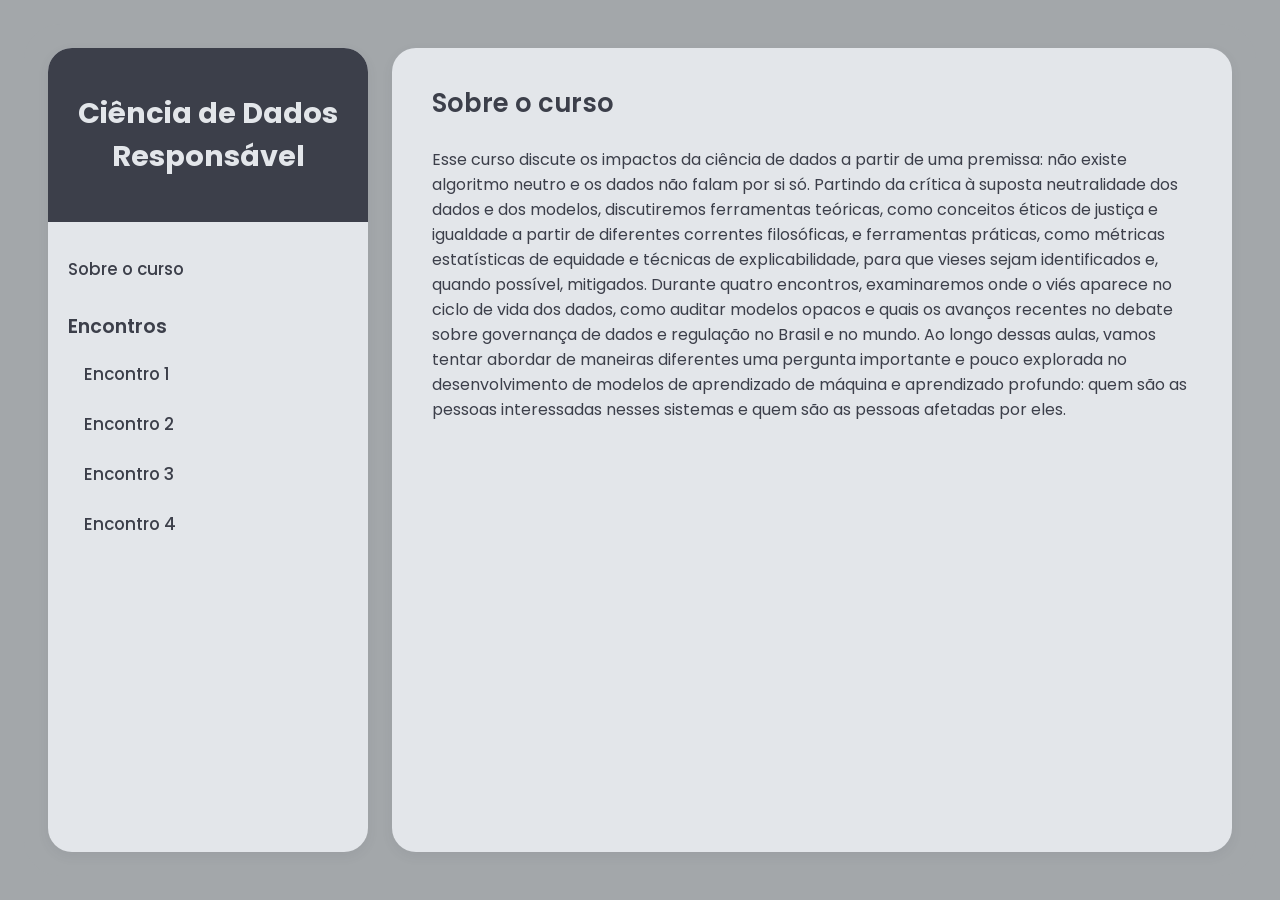
==== docs/index.html @ d78075f1 "site inicial" ====
<!DOCTYPE html>
<html lang="pt-BR">
    <head>
        <meta charset="UTF-8">
        <meta name="viewport" content="width=device-width, initial-scale=1">
        <title>ciência de dados responsável</title>
        <link href="css/style.css" rel="stylesheet">

        <link rel="preconnect" href="https://fonts.googleapis.com">
        <link rel="preconnect" href="https://fonts.gstatic.com" crossorigin>
        <link href="https://fonts.googleapis.com/css2?family=Poppins:wght@400;500;600;700;800&family=Inter:wght@400;700&display=swap" rel="stylesheet">
        <link rel="stylesheet" href="style.css" />
    </head>
    <body>

        <!-- Master Outer Frame -->
        <div class="outer-frame">

            <!-- Left Column: Navigation / Sidebar -->
            <aside class="sidebar">
            <h1 class="course-title">Ciência de Dados<br>Responsável</h1>

            <nav class="nav-group">
                <button class="nav-item" data-id="sobre">Sobre o curso</button>

                <h2 class="nav-heading">Encontros</h2>
                <ul class="nav-list">
                <li><button class="nav-item" data-id="encontro-1">Encontro 1</button></li>
                <li><button class="nav-item" data-id="encontro-2">Encontro 2</button></li>
                <li><button class="nav-item" data-id="encontro-3">Encontro 3</button></li>
                <li><button class="nav-item" data-id="encontro-4">Encontro 4</button></li>
                </ul>
            </nav>
            </aside>

            <!-- Right Column: Content Display -->
            <main class="content-panel" id="content-panel">
            <!-- Injected dynamically by script.js -->
            </main>

        </div>

        <script src="script.js"></script>
    </body>
</html>
---- docs/style.css ----
/* --- Global Resets & Font Setup --- */
* {
  margin: 0;
  padding: 0;
  box-sizing: border-box;
}

body {
  font-family: 'Poppins', sans-serif;
  background-color: #a3a7aa;
  color: #3c3f4a;
  min-height: 100vh;
  display: flex;
  align-items: center;
  justify-content: center;
  padding: 24px;
}

/* --- Layout Structure --- */

/* 1. Contêiner externo (fundo #8c8f91, sem bordas) */
.outer-frame {
  width: 100%;
  height: calc(100vh - 48px);
  border: none;
  border-radius: 36px;
  padding: 24px;
  display: flex;
  gap: 24px;
  background-color: #a3a7aa;
}

/* 2. Coluna esquerda (Menu Lateral / Painel interno) */
.sidebar {
  flex: 0 0 320px;
  border: none;
  border-radius: 24px;
  padding: 0;
  display: flex;
  flex-direction: column;
  background-color: #e3e6ea;
  box-shadow: 0 4px 12px rgba(60, 63, 74, 0.08);
  overflow: hidden; /* Mantém os cantos superiores do título alinhados ao container */
}

/* 3. Coluna direita (Painel principal de conteúdo) */
.content-panel {
  flex: 1;
  border: none;
  border-radius: 24px;
  padding: 36px 40px;
  overflow-y: auto;
  background-color: #e3e6ea;
  box-shadow: 0 4px 12px rgba(60, 63, 74, 0.08);
}

/* --- Typography & Elements --- */

/* Bloco do título: mais longo verticalmente, Poppins Extra Bold e base reta */
.course-title {
  width: 100%;
  font-family: 'Poppins', sans-serif;
  font-size: 1.8rem;
  font-weight: 700; 
  line-height: 1.5;
  background-color: #3c3f4a;
  color: #e3e6ea;
  padding: 44px 20px; /* Mais longo no sentido vertical */
  margin: 0 0 24px 0;
  border-radius: 0;   /* Base totalmente reta */
  text-align: center;
}

.nav-group {
  width: 100%;
}

.nav-heading {
  font-size: 1.2rem;
  font-weight: 600;
  color: #3c3f4a;
  margin: 20px 0 10px 0;
  padding-left: 20px;
}

.nav-list {
  list-style: none;
  display: flex;
  flex-direction: column;
  gap: 4px;
  width: 100%;
}

/* Botões de navegação: sem bordas arredondadas */
.nav-item {
  width: 100%;
  display: block;
  background: none;
  border: none;
  font-family: 'Poppins', sans-serif;
  font-size: 1.05rem;
  font-weight: 500;
  color: #3c3f4a;
  cursor: pointer;
  text-align: left;
  padding: 10px 20px;
  border-radius: 0; /* Reto, sem cantos arredondados */
  transition: all 0.2s ease;
}

/* Itens da lista de encontros: recuo extra para efeito aninhado */
.nav-list .nav-item {
  padding-left: 36px;
}

/* Destaque ao passar o mouse ou se estiver selecionado */
.nav-item:hover,
.nav-item.active {
  background-color: #b19cb9;
  color: #e3e6ea;
}

.nav-item.active {
  font-weight: 600;
}

/* --- Content Area Specific Styles --- */
.content-panel h2 {
  font-size: 1.6rem;
  font-weight: 600;
  color: #3c3f4a;
  margin-bottom: 24px;
}

.content-section {
  display: flex;
  flex-direction: column;
  gap: 16px;
}

/* Lista com bolinhas para slides e notebook */
.topics-list {
  list-style-type: disc; /* Bolinha padrão preenchida */
  padding-left: 22px;
  display: flex;
  flex-direction: column;
  gap: 8px;
}

.content-link {
  font-size: 1.1rem;
  color: #3c3f4a;
  text-decoration: none;
  display: inline-block;
  transition: color 0.2s ease;
}

.content-link:hover {
  text-decoration: underline;
}

.content-block h3 {
  font-size: 1.1rem;
  font-weight: 600;
  color: #3c3f4a;
  margin-bottom: 6px;
}

.content-block ul {
  list-style-type: "- ";
  padding-left: 20px;
}

.content-block li {
  font-size: 1rem;
  color: #3c3f4a;
  margin-bottom: 4px;
}

/* --- Responsive Breakpoint --- */
@media (max-width: 768px) {
  .outer-frame {
    flex-direction: column;
    height: auto;
    min-height: auto;
    padding: 12px;
  }

  .sidebar {
    flex: none;
    width: 100%;
  }
}
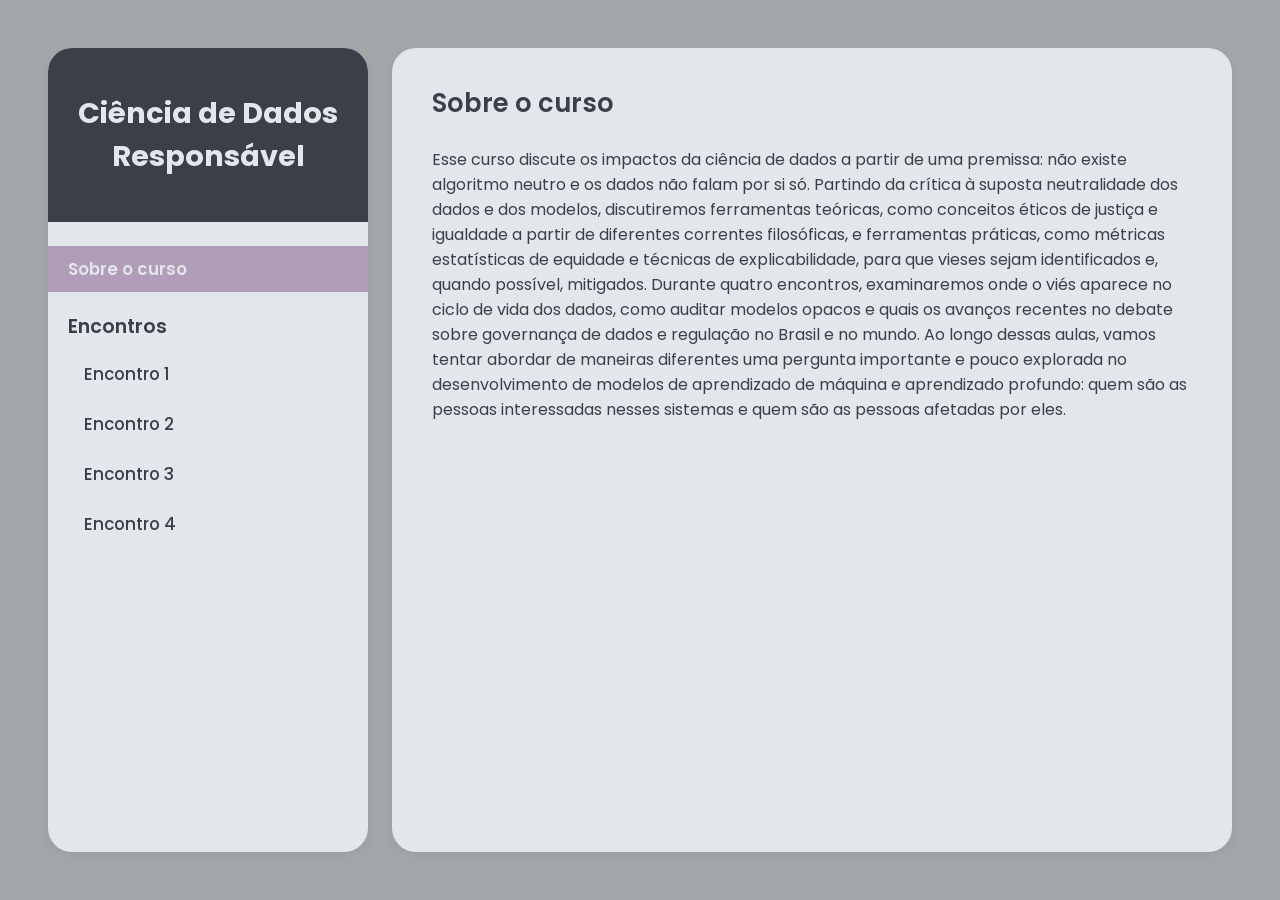
==== commit 3c7aa0db: "remove .js, adiciona .html pra cada encontro" ====
--- a/docs/index.html
+++ b/docs/index.html
@@ -4,42 +4,48 @@
         <meta charset="UTF-8">
         <meta name="viewport" content="width=device-width, initial-scale=1">
         <title>ciência de dados responsável</title>
-        <link href="css/style.css" rel="stylesheet">
 
         <link rel="preconnect" href="https://fonts.googleapis.com">
         <link rel="preconnect" href="https://fonts.gstatic.com" crossorigin>
         <link href="https://fonts.googleapis.com/css2?family=Poppins:wght@400;500;600;700;800&family=Inter:wght@400;700&display=swap" rel="stylesheet">
-        <link rel="stylesheet" href="style.css" />
+        <link rel="stylesheet" href="style.css">
     </head>
     <body>
+        <div class="outer-frame">
+            <aside class="sidebar">
+                <h1 class="course-title">Ciência de Dados<br>Responsável</h1>
 
-        <!-- Master Outer Frame -->
-        <div class="outer-frame">
+                <nav class="nav-group">
+                    <a class="nav-item active" href="index.html">Sobre o curso</a>
 
-            <!-- Left Column: Navigation / Sidebar -->
-            <aside class="sidebar">
-            <h1 class="course-title">Ciência de Dados<br>Responsável</h1>
-
-            <nav class="nav-group">
-                <button class="nav-item" data-id="sobre">Sobre o curso</button>
-
-                <h2 class="nav-heading">Encontros</h2>
-                <ul class="nav-list">
-                <li><button class="nav-item" data-id="encontro-1">Encontro 1</button></li>
-                <li><button class="nav-item" data-id="encontro-2">Encontro 2</button></li>
-                <li><button class="nav-item" data-id="encontro-3">Encontro 3</button></li>
-                <li><button class="nav-item" data-id="encontro-4">Encontro 4</button></li>
-                </ul>
-            </nav>
+                    <h2 class="nav-heading">Encontros</h2>
+                    <ul class="nav-list">
+                        <li><a class="nav-item" href="encontro_1.html">Encontro 1</a></li>
+                        <li><a class="nav-item" href="encontro_2.html">Encontro 2</a></li>
+                        <li><a class="nav-item" href="encontro_3.html">Encontro 3</a></li>
+                        <li><a class="nav-item" href="encontro_4.html">Encontro 4</a></li>
+                    </ul>
+                </nav>
             </aside>
 
-            <!-- Right Column: Content Display -->
-            <main class="content-panel" id="content-panel">
-            <!-- Injected dynamically by script.js -->
+            <main class="content-panel">
+                <h2>Sobre o curso</h2>
+                <div class="content-section">
+                    <p>Esse curso discute os impactos da ciência de dados a partir de uma premissa:
+                    não existe algoritmo neutro e os dados não falam por si só. Partindo da crítica
+                    à suposta neutralidade dos dados e dos modelos, discutiremos ferramentas
+                    teóricas, como conceitos éticos de justiça e igualdade a partir de diferentes
+                    correntes filosóficas, e ferramentas práticas, como métricas estatísticas de
+                    equidade e técnicas de explicabilidade, para que vieses sejam identificados e,
+                    quando possível, mitigados. Durante quatro encontros, examinaremos onde o viés
+                    aparece no ciclo de vida dos dados, como auditar modelos opacos e quais os
+                    avanços recentes no debate sobre governança de dados e regulação no Brasil e no
+                    mundo. Ao longo dessas aulas, vamos tentar abordar de maneiras diferentes uma
+                    pergunta importante e pouco explorada no desenvolvimento de modelos de
+                    aprendizado de máquina e aprendizado profundo: quem são as pessoas interessadas
+                    nesses sistemas e quem são as pessoas afetadas por eles.</p>
+                </div>
             </main>
-
         </div>
-
-        <script src="script.js"></script>
     </body>
 </html>
--- a/docs/style.css
+++ b/docs/style.css
@@ -18,7 +18,7 @@
 
 /* --- Layout Structure --- */
 
-/* 1. Contêiner externo (fundo #8c8f91, sem bordas) */
+/* 1. Contêiner externo */
 .outer-frame {
   width: 100%;
   height: calc(100vh - 48px);
@@ -40,7 +40,7 @@
   flex-direction: column;
   background-color: #e3e6ea;
   box-shadow: 0 4px 12px rgba(60, 63, 74, 0.08);
-  overflow: hidden; /* Mantém os cantos superiores do título alinhados ao container */
+  overflow: hidden; 
 }
 
 /* 3. Coluna direita (Painel principal de conteúdo) */
@@ -56,7 +56,7 @@
 
 /* --- Typography & Elements --- */
 
-/* Bloco do título: mais longo verticalmente, Poppins Extra Bold e base reta */
+/* Bloco do título */
 .course-title {
   width: 100%;
   font-family: 'Poppins', sans-serif;
@@ -65,9 +65,9 @@
   line-height: 1.5;
   background-color: #3c3f4a;
   color: #e3e6ea;
-  padding: 44px 20px; /* Mais longo no sentido vertical */
+  padding: 44px 20px; 
   margin: 0 0 24px 0;
-  border-radius: 0;   /* Base totalmente reta */
+  border-radius: 0;  
   text-align: center;
 }
 
@@ -91,7 +91,7 @@
   width: 100%;
 }
 
-/* Botões de navegação: sem bordas arredondadas */
+/* Links de navegação */
 .nav-item {
   width: 100%;
   display: block;
@@ -103,12 +103,13 @@
   color: #3c3f4a;
   cursor: pointer;
   text-align: left;
+  text-decoration: none;
   padding: 10px 20px;
-  border-radius: 0; /* Reto, sem cantos arredondados */
+  border-radius: 0; 
   transition: all 0.2s ease;
 }
 
-/* Itens da lista de encontros: recuo extra para efeito aninhado */
+/* Itens da lista de encontros */
 .nav-list .nav-item {
   padding-left: 36px;
 }
@@ -140,7 +141,7 @@
 
 /* Lista com bolinhas para slides e notebook */
 .topics-list {
-  list-style-type: disc; /* Bolinha padrão preenchida */
+  list-style-type: disc; 
   padding-left: 22px;
   display: flex;
   flex-direction: column;
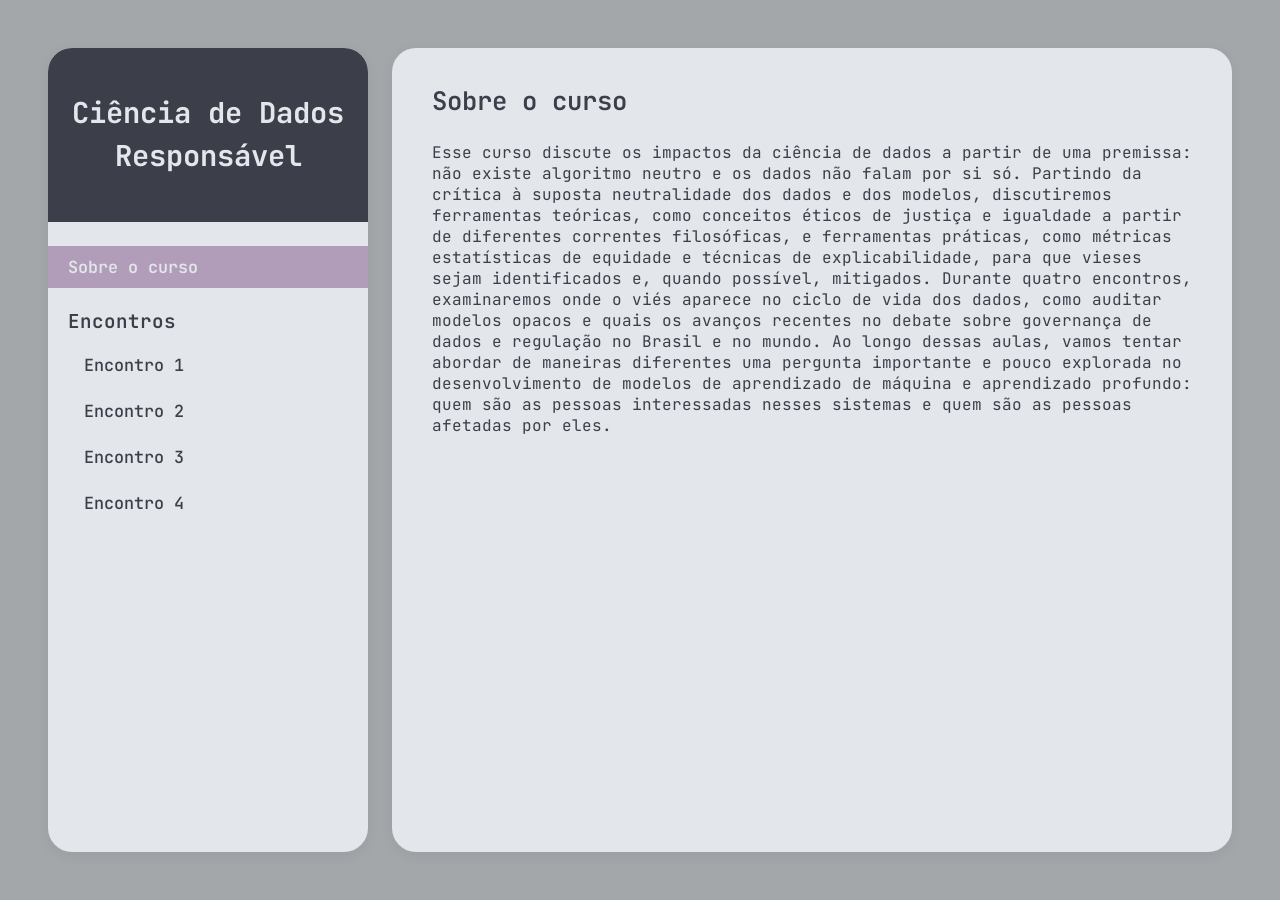
==== commit 3c86de16: "muda fonte pra monospace" ====
--- a/docs/index.html
+++ b/docs/index.html
@@ -7,7 +7,7 @@
 
         <link rel="preconnect" href="https://fonts.googleapis.com">
         <link rel="preconnect" href="https://fonts.gstatic.com" crossorigin>
-        <link href="https://fonts.googleapis.com/css2?family=Poppins:wght@400;500;600;700;800&family=Inter:wght@400;700&display=swap" rel="stylesheet">
+        <link href="https://fonts.googleapis.com/css2?family=JetBrains+Mono:wght@400;500;600;700&display=swap" rel="stylesheet">
         <link rel="stylesheet" href="style.css">
     </head>
     <body>
--- a/docs/style.css
+++ b/docs/style.css
@@ -6,7 +6,7 @@
 }
 
 body {
-  font-family: 'Poppins', sans-serif;
+  font-family: 'JetBrains Mono', monospace;
   background-color: #a3a7aa;
   color: #3c3f4a;
   min-height: 100vh;
@@ -59,7 +59,7 @@
 /* Bloco do título */
 .course-title {
   width: 100%;
-  font-family: 'Poppins', sans-serif;
+  font-family: 'JetBrains Mono', monospace;
   font-size: 1.8rem;
   font-weight: 700; 
   line-height: 1.5;
@@ -97,7 +97,7 @@
   display: block;
   background: none;
   border: none;
-  font-family: 'Poppins', sans-serif;
+  font-family: 'JetBrains Mono', monospace;
   font-size: 1.05rem;
   font-weight: 500;
   color: #3c3f4a;
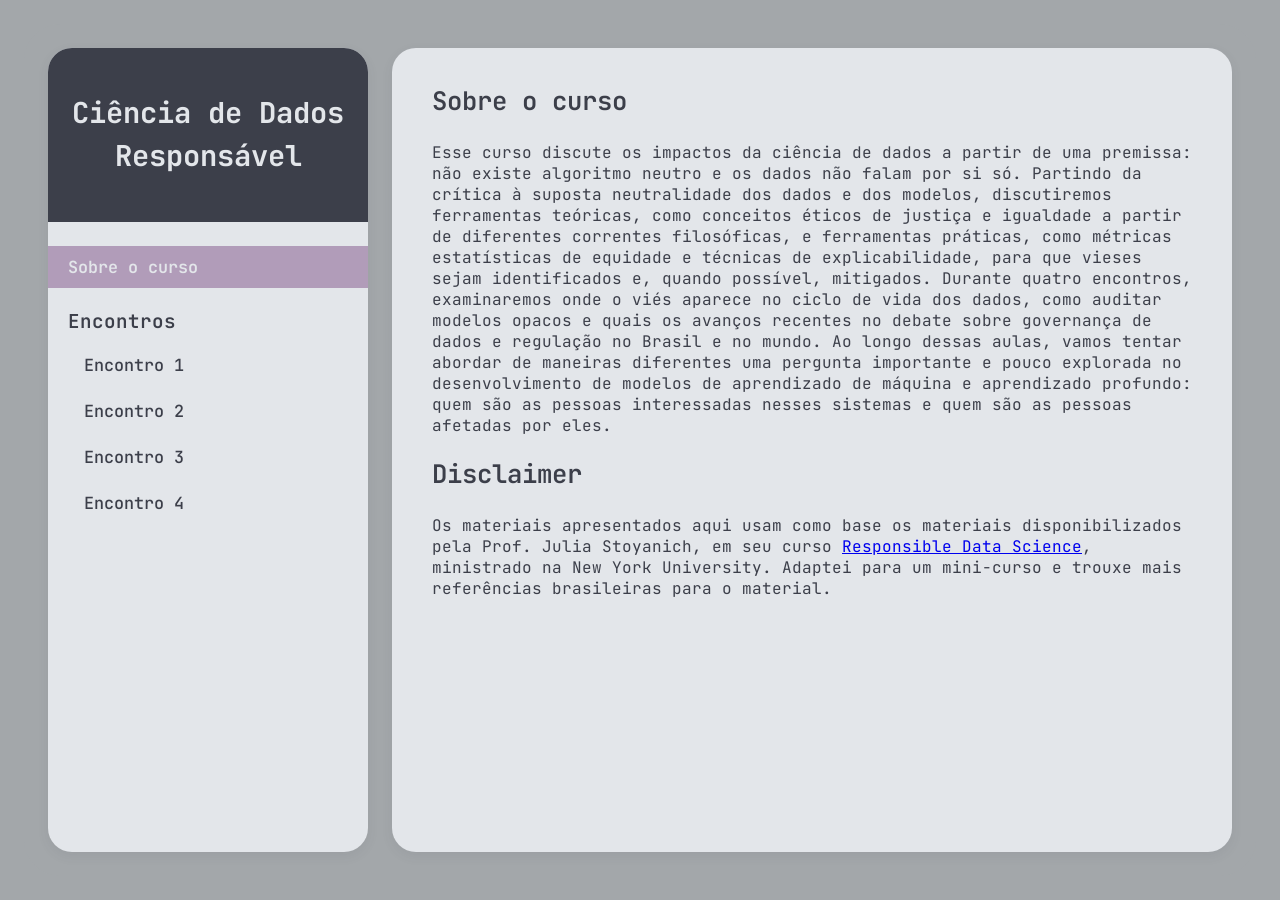
==== commit 7f204267: "refs" ====
--- a/docs/index.html
+++ b/docs/index.html
@@ -45,6 +45,17 @@
                     aprendizado de máquina e aprendizado profundo: quem são as pessoas interessadas
                     nesses sistemas e quem são as pessoas afetadas por eles.</p>
                 </div>
+
+                <br>
+                <h2>Disclaimer</h2>
+                <div>
+                    Os materiais apresentados aqui usam como base os materiais
+                    disponibilizados pela Prof. Julia Stoyanich, em seu curso
+                    <a href="https://dataresponsibly.github.io/rds24/">Responsible
+                    Data Science</a>, ministrado na New York University.
+                Adaptei para um mini-curso e trouxe mais referências
+                brasileiras para o material.
+                </div>
             </main>
         </div>
     </body>
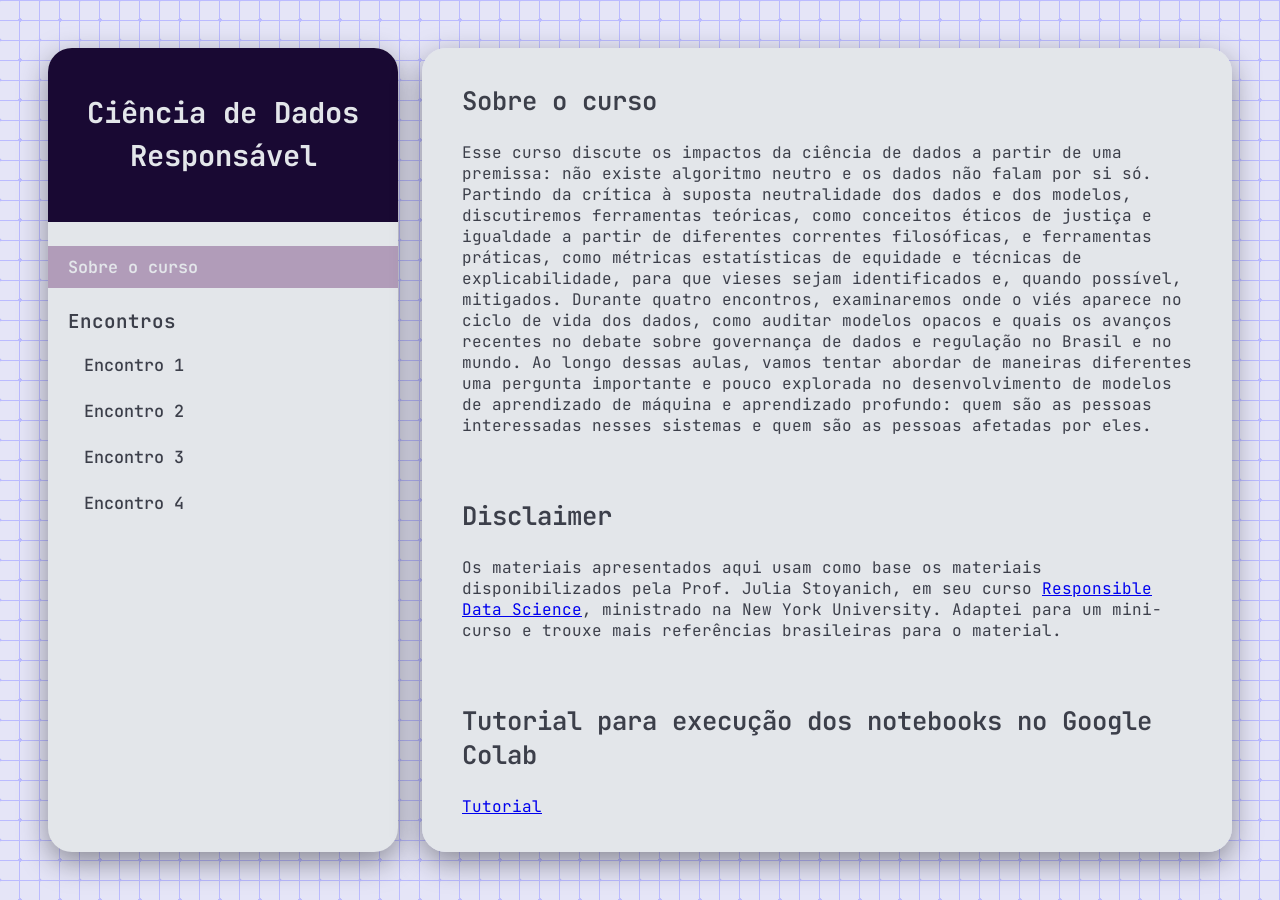
==== commit 33498b31: "adicao do tutorial no site e celulas para importar dados no notebook" ====
--- a/docs/index.html
+++ b/docs/index.html
@@ -47,6 +47,8 @@
                 </div>
 
                 <br>
+                <br>
+                <br>
                 <h2>Disclaimer</h2>
                 <div>
                     Os materiais apresentados aqui usam como base os materiais
@@ -56,6 +58,16 @@
                 Adaptei para um mini-curso e trouxe mais referências
                 brasileiras para o material.
                 </div>
+
+                <br>
+                <br>
+                <br>
+                <h2>Tutorial para execução dos notebooks no Google Colab</h2>
+                <div>
+                    <a href="https://docs.google.com/document/d/1VNYJuTmPUVwE5DVvTSEFmRudLaHjccaS_stYwEObOVs/edit?usp=sharing">Tutorial</a>
+                <div>
+
+
             </main>
         </div>
     </body>
--- a/docs/style.css
+++ b/docs/style.css
@@ -5,9 +5,14 @@
   box-sizing: border-box;
 }
 
+
 body {
   font-family: 'JetBrains Mono', monospace;
-  background-color: #a3a7aa;
+  background-color: #E5E5F7;
+  /* fundo quadriculado  */
+  background-image:  repeating-linear-gradient(0deg, transparent, transparent 19px, #bbbbff 19px, #bbbbff 20px, transparent 20px, transparent 39px, #bbbbff 39px, #bbbbff 40px), repeating-linear-gradient(90deg, transparent, transparent 19px, #bbbbff 19px, #bbbbff 20px, transparent 20px, transparent 39px, #bbbbff 39px, #bbbbff 40px), radial-gradient(circle at 20px 20px, #bbbbff 1.6px, transparent 2.1px), radial-gradient(circle at 0px 0px, #bbbbff 1.2px, transparent 1.7px), radial-gradient(circle at 40px 0px, #bbbbff 1.2px, transparent 1.7px), radial-gradient(circle at 0px 40px, #bbbbff 1.2px, transparent 1.7px), radial-gradient(circle at 40px 40px, #bbbbff 1.2px, transparent 1.7px);
+  background-size: 40px 40px;
+  background-attachment: fixed;
   color: #3c3f4a;
   min-height: 100vh;
   display: flex;
@@ -16,6 +21,8 @@
   padding: 24px;
 }
 
+
+
 /* --- Layout Structure --- */
 
 /* 1. Contêiner externo */
@@ -27,19 +34,19 @@
   padding: 24px;
   display: flex;
   gap: 24px;
-  background-color: #a3a7aa;
+  background-color: transparent;
 }
 
 /* 2. Coluna esquerda (Menu Lateral / Painel interno) */
 .sidebar {
-  flex: 0 0 320px;
+  flex: 0 0 350px;
   border: none;
   border-radius: 24px;
   padding: 0;
   display: flex;
   flex-direction: column;
   background-color: #e3e6ea;
-  box-shadow: 0 4px 12px rgba(60, 63, 74, 0.08);
+  box-shadow: 0 10px 30px rgba(0, 0, 0, 0.4);
   overflow: hidden; 
 }
 
@@ -51,7 +58,7 @@
   padding: 36px 40px;
   overflow-y: auto;
   background-color: #e3e6ea;
-  box-shadow: 0 4px 12px rgba(60, 63, 74, 0.08);
+  box-shadow: 0 10px 30px rgba(0, 0, 0, 0.4);
 }
 
 /* --- Typography & Elements --- */
@@ -63,7 +70,7 @@
   font-size: 1.8rem;
   font-weight: 700; 
   line-height: 1.5;
-  background-color: #3c3f4a;
+  background-color: #190933;
   color: #e3e6ea;
   padding: 44px 20px; 
   margin: 0 0 24px 0;
@@ -191,4 +198,4 @@
     flex: none;
     width: 100%;
   }
-}+}
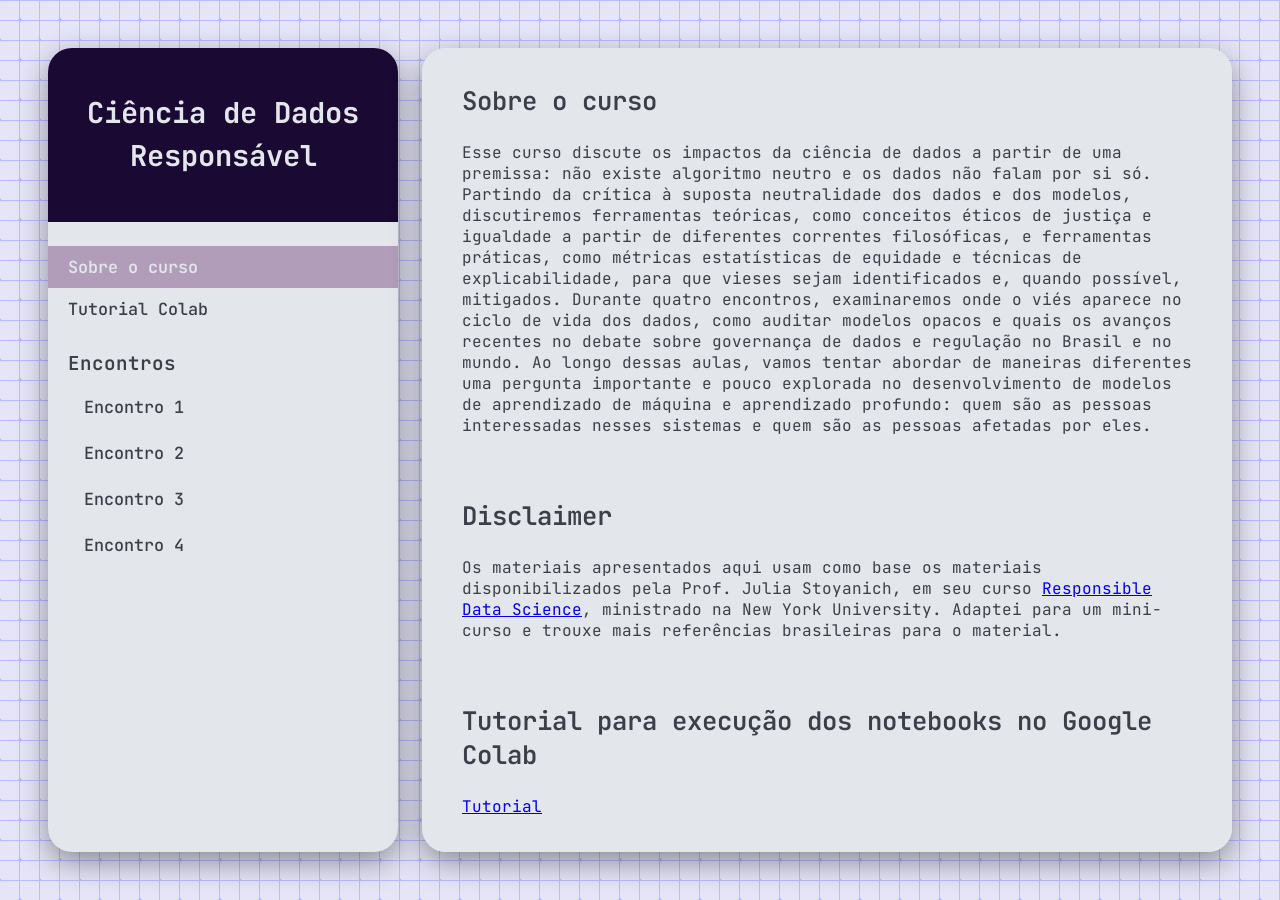
==== commit f2a332f5: "add tutorial como uma pagina no site do curso" ====
--- a/docs/index.html
+++ b/docs/index.html
@@ -17,6 +17,7 @@
 
                 <nav class="nav-group">
                     <a class="nav-item active" href="index.html">Sobre o curso</a>
+                    <a class="nav-item" href="tutorial_colab.html">Tutorial Colab</a>
 
                     <h2 class="nav-heading">Encontros</h2>
                     <ul class="nav-list">
--- a/docs/style.css
+++ b/docs/style.css
@@ -185,6 +185,16 @@
   margin-bottom: 4px;
 }
 
+.content-img {
+  max-width: 50%;       
+  height: auto;          
+  display: block;        
+  margin: 20px auto;        
+  border-radius: 12px;   
+  border: 1px solid rgba(0, 0, 0, 0.1); 
+  box-shadow: 0 4px 12px rgba(0, 0, 0, 0.1); 
+}
+
 /* --- Responsive Breakpoint --- */
 @media (max-width: 768px) {
   .outer-frame {
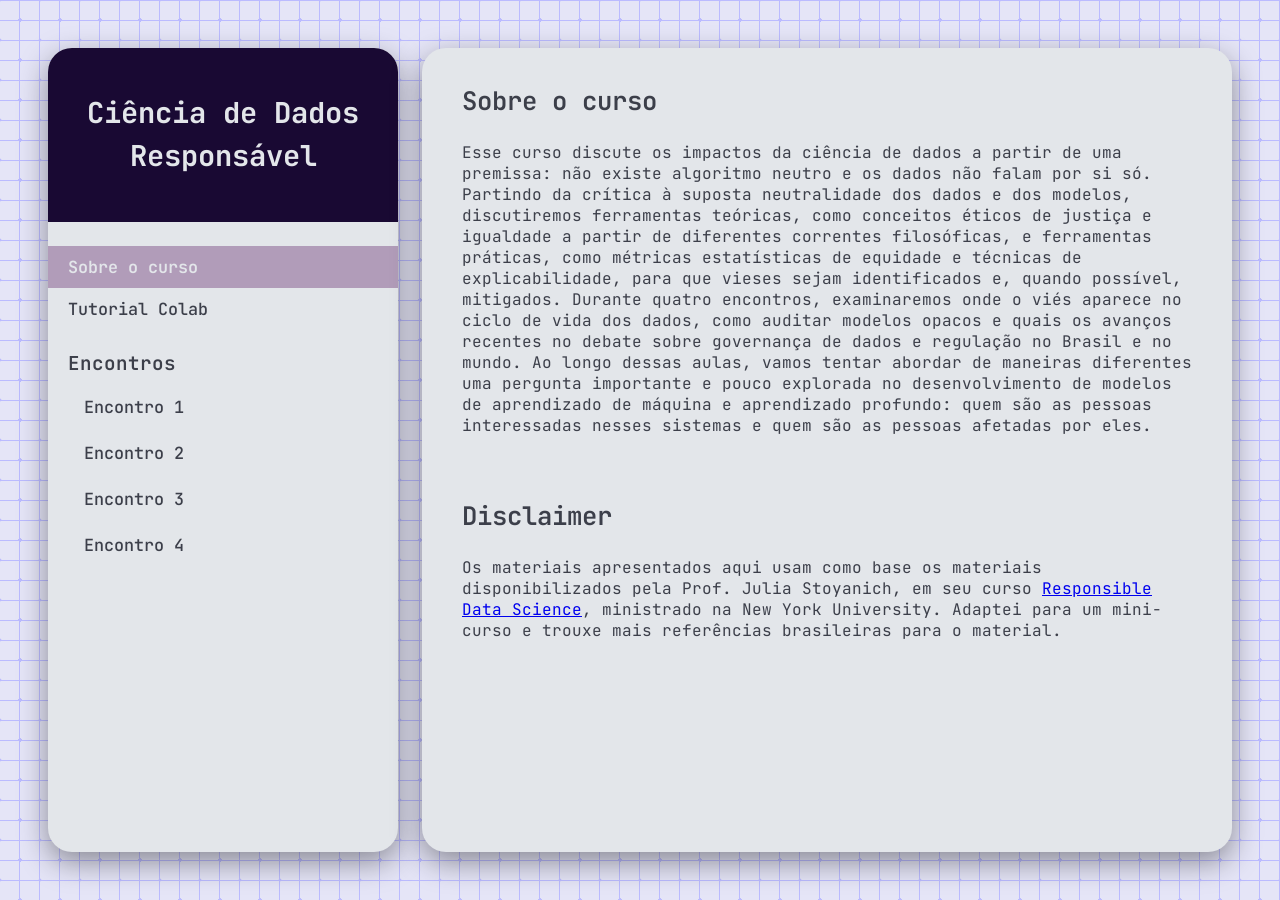
==== commit ab8299cf: "remove tutorial da pagina inicial" ====
--- a/docs/index.html
+++ b/docs/index.html
@@ -63,10 +63,6 @@
                 <br>
                 <br>
                 <br>
-                <h2>Tutorial para execução dos notebooks no Google Colab</h2>
-                <div>
-                    <a href="https://docs.google.com/document/d/1VNYJuTmPUVwE5DVvTSEFmRudLaHjccaS_stYwEObOVs/edit?usp=sharing">Tutorial</a>
-                <div>
 
 
             </main>
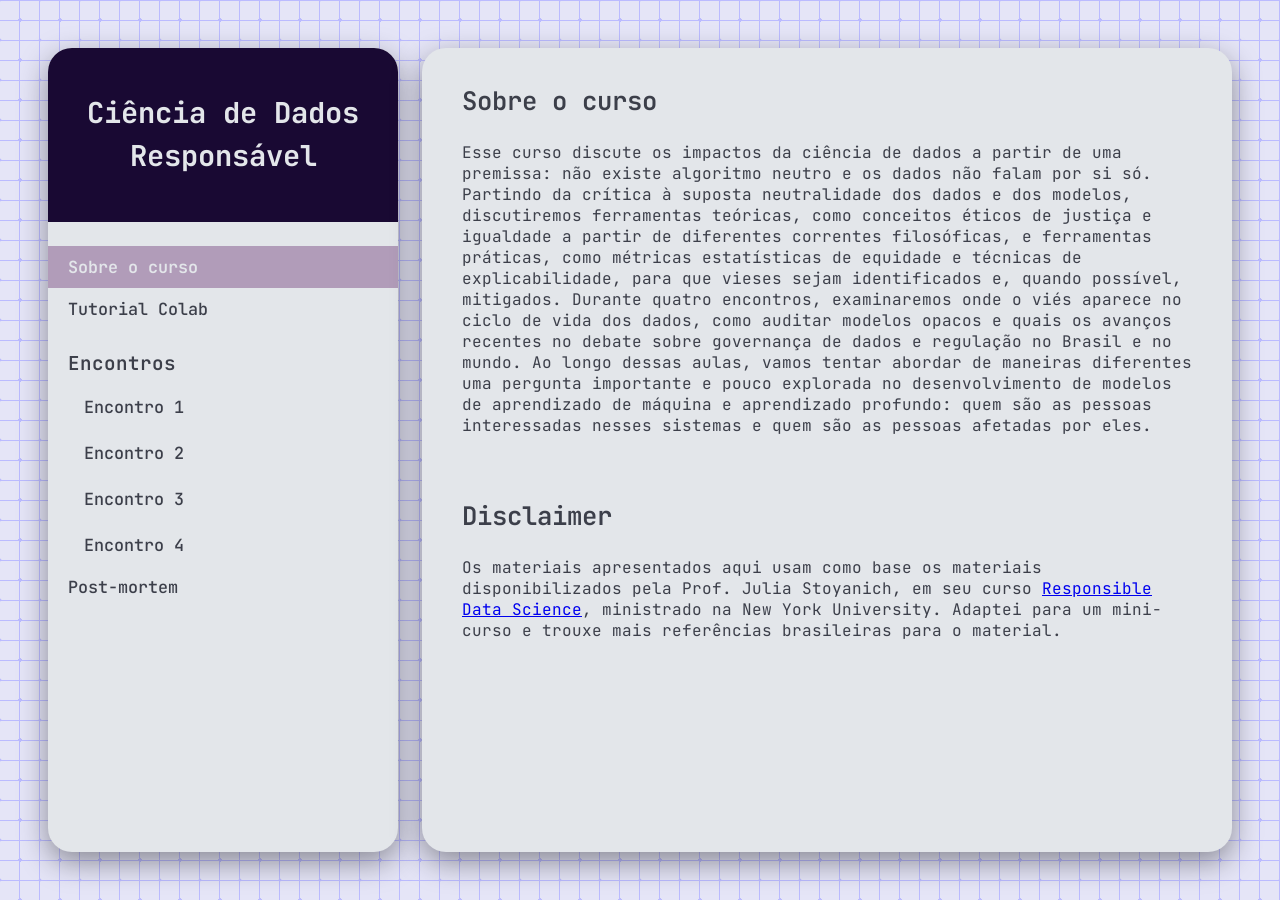
==== commit 0acfbb2d: "adiciona materiais do encontro 4" ====
--- a/docs/index.html
+++ b/docs/index.html
@@ -26,6 +26,8 @@
                         <li><a class="nav-item" href="encontro_3.html">Encontro 3</a></li>
                         <li><a class="nav-item" href="encontro_4.html">Encontro 4</a></li>
                     </ul>
+
+                    <a class="nav-item" href="postmortem.html">Post-mortem</a>
                 </nav>
             </aside>
 
